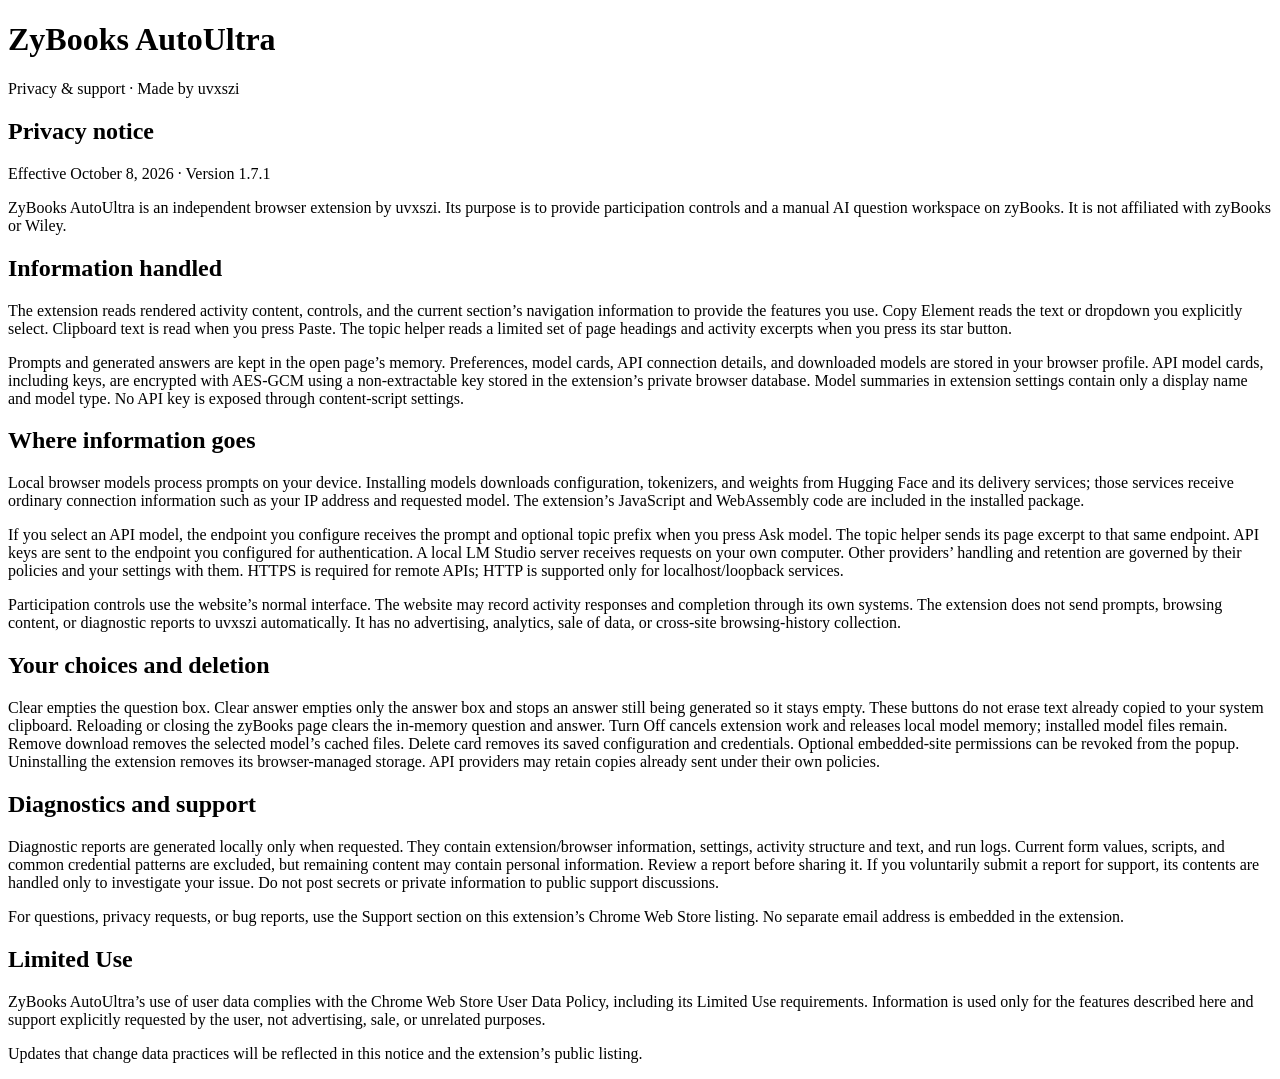
==== privacy.html @ 4e0a554c "Add files via upload" ====
<!doctype html><html lang="en"><head><meta charset="utf-8"><meta name="viewport" content="width=device-width,initial-scale=1"><title>Privacy & support · ZyBooks AutoUltra</title><link rel="stylesheet" href="models.css"></head><body class="privacy-page"><header><div><h1>ZyBooks AutoUltra</h1><p>Privacy & support · Made by uvxszi</p></div></header><main>
<h2>Privacy notice</h2><p>Effective October 8, 2026 · Version 1.7.1</p>
<p>ZyBooks AutoUltra is an independent browser extension by uvxszi. Its purpose is to provide participation controls and a manual AI question workspace on zyBooks. It is not affiliated with zyBooks or Wiley.</p>
<h2>Information handled</h2>
<p>The extension reads rendered activity content, controls, and the current section’s navigation information to provide the features you use. Copy Element reads the text or dropdown you explicitly select. Clipboard text is read when you press Paste. The topic helper reads a limited set of page headings and activity excerpts when you press its star button.</p>
<p>Prompts and generated answers are kept in the open page’s memory. Preferences, model cards, API connection details, and downloaded models are stored in your browser profile. API model cards, including keys, are encrypted with AES-GCM using a non-extractable key stored in the extension’s private browser database. Model summaries in extension settings contain only a display name and model type. No API key is exposed through content-script settings.</p>
<h2>Where information goes</h2>
<p>Local browser models process prompts on your device. Installing models downloads configuration, tokenizers, and weights from Hugging Face and its delivery services; those services receive ordinary connection information such as your IP address and requested model. The extension’s JavaScript and WebAssembly code are included in the installed package.</p>
<p>If you select an API model, the endpoint you configure receives the prompt and optional topic prefix when you press Ask model. The topic helper sends its page excerpt to that same endpoint. API keys are sent to the endpoint you configured for authentication. A local LM Studio server receives requests on your own computer. Other providers’ handling and retention are governed by their policies and your settings with them. HTTPS is required for remote APIs; HTTP is supported only for localhost/loopback services.</p>
<p>Participation controls use the website’s normal interface. The website may record activity responses and completion through its own systems. The extension does not send prompts, browsing content, or diagnostic reports to uvxszi automatically. It has no advertising, analytics, sale of data, or cross-site browsing-history collection.</p>
<h2>Your choices and deletion</h2>
<p>Clear empties the question box. Clear answer empties only the answer box and stops an answer still being generated so it stays empty. These buttons do not erase text already copied to your system clipboard. Reloading or closing the zyBooks page clears the in-memory question and answer. Turn Off cancels extension work and releases local model memory; installed model files remain. Remove download removes the selected model’s cached files. Delete card removes its saved configuration and credentials. Optional embedded-site permissions can be revoked from the popup. Uninstalling the extension removes its browser-managed storage. API providers may retain copies already sent under their own policies.</p>
<h2>Diagnostics and support</h2>
<p>Diagnostic reports are generated locally only when requested. They contain extension/browser information, settings, activity structure and text, and run logs. Current form values, scripts, and common credential patterns are excluded, but remaining content may contain personal information. Review a report before sharing it. If you voluntarily submit a report for support, its contents are handled only to investigate your issue. Do not post secrets or private information to public support discussions.</p>
<p>For questions, privacy requests, or bug reports, use the Support section on this extension’s Chrome Web Store listing. No separate email address is embedded in the extension.</p>
<h2>Limited Use</h2>
<p>ZyBooks AutoUltra’s use of user data complies with the Chrome Web Store User Data Policy, including its Limited Use requirements. Information is used only for the features described here and support explicitly requested by the user, not advertising, sale, or unrelated purposes.</p>
<p>Updates that change data practices will be reflected in this notice and the extension’s public listing.</p>
</main></body></html>
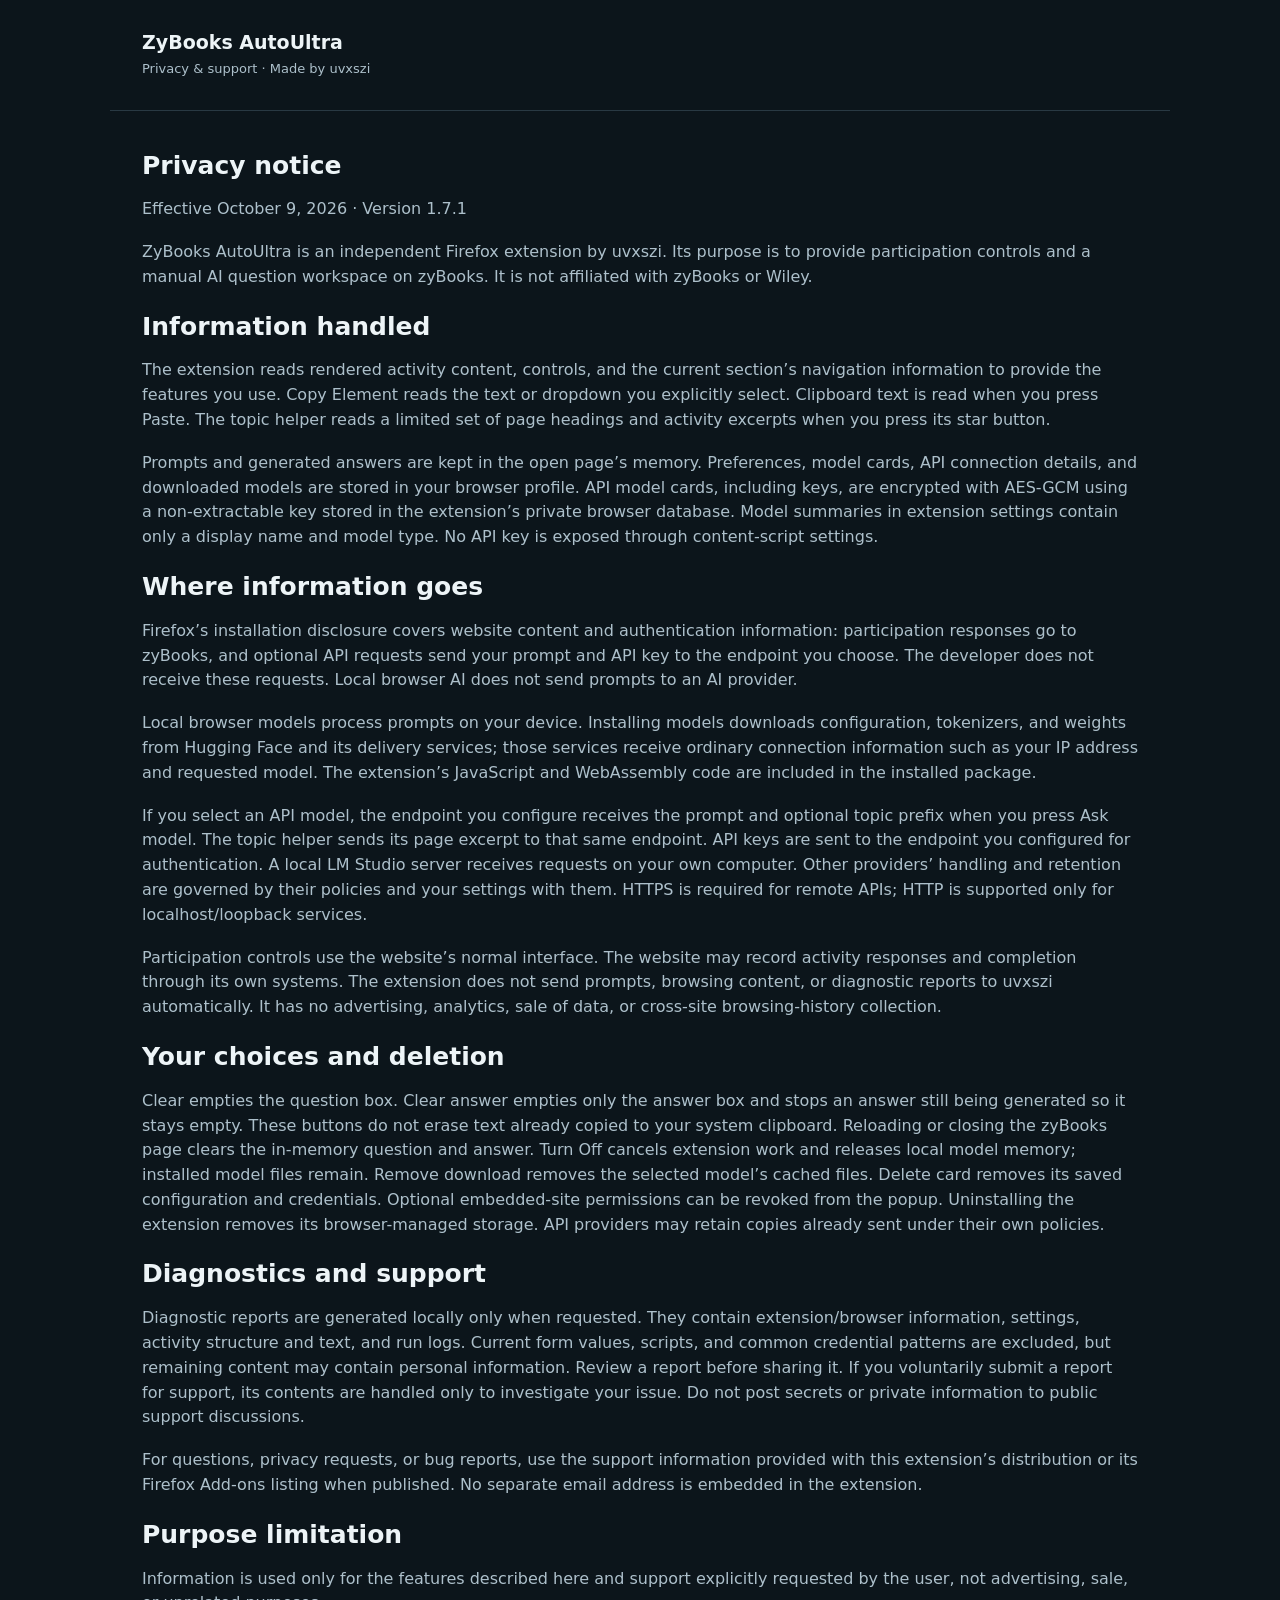
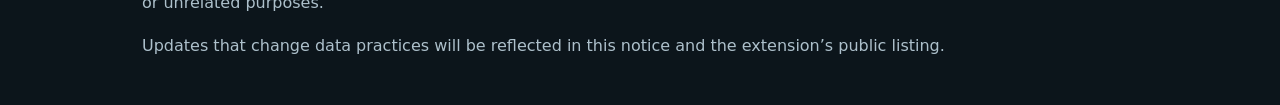
==== commit 2f6f7328: "init" ====
--- a/privacy.html
+++ b/privacy.html
@@ -1,19 +1,19 @@
-<!doctype html><html lang="en"><head><meta charset="utf-8"><meta name="viewport" content="width=device-width,initial-scale=1"><title>Privacy & support · ZyBooks AutoUltra</title><link rel="stylesheet" href="models.css"></head><body class="privacy-page"><header><div><h1>ZyBooks AutoUltra</h1><p>Privacy & support · Made by uvxszi</p></div></header><main>
-<h2>Privacy notice</h2><p>Effective October 8, 2026 · Version 1.7.1</p>
-<p>ZyBooks AutoUltra is an independent browser extension by uvxszi. Its purpose is to provide participation controls and a manual AI question workspace on zyBooks. It is not affiliated with zyBooks or Wiley.</p>
-<h2>Information handled</h2>
-<p>The extension reads rendered activity content, controls, and the current section’s navigation information to provide the features you use. Copy Element reads the text or dropdown you explicitly select. Clipboard text is read when you press Paste. The topic helper reads a limited set of page headings and activity excerpts when you press its star button.</p>
-<p>Prompts and generated answers are kept in the open page’s memory. Preferences, model cards, API connection details, and downloaded models are stored in your browser profile. API model cards, including keys, are encrypted with AES-GCM using a non-extractable key stored in the extension’s private browser database. Model summaries in extension settings contain only a display name and model type. No API key is exposed through content-script settings.</p>
-<h2>Where information goes</h2>
-<p>Local browser models process prompts on your device. Installing models downloads configuration, tokenizers, and weights from Hugging Face and its delivery services; those services receive ordinary connection information such as your IP address and requested model. The extension’s JavaScript and WebAssembly code are included in the installed package.</p>
-<p>If you select an API model, the endpoint you configure receives the prompt and optional topic prefix when you press Ask model. The topic helper sends its page excerpt to that same endpoint. API keys are sent to the endpoint you configured for authentication. A local LM Studio server receives requests on your own computer. Other providers’ handling and retention are governed by their policies and your settings with them. HTTPS is required for remote APIs; HTTP is supported only for localhost/loopback services.</p>
-<p>Participation controls use the website’s normal interface. The website may record activity responses and completion through its own systems. The extension does not send prompts, browsing content, or diagnostic reports to uvxszi automatically. It has no advertising, analytics, sale of data, or cross-site browsing-history collection.</p>
-<h2>Your choices and deletion</h2>
-<p>Clear empties the question box. Clear answer empties only the answer box and stops an answer still being generated so it stays empty. These buttons do not erase text already copied to your system clipboard. Reloading or closing the zyBooks page clears the in-memory question and answer. Turn Off cancels extension work and releases local model memory; installed model files remain. Remove download removes the selected model’s cached files. Delete card removes its saved configuration and credentials. Optional embedded-site permissions can be revoked from the popup. Uninstalling the extension removes its browser-managed storage. API providers may retain copies already sent under their own policies.</p>
-<h2>Diagnostics and support</h2>
-<p>Diagnostic reports are generated locally only when requested. They contain extension/browser information, settings, activity structure and text, and run logs. Current form values, scripts, and common credential patterns are excluded, but remaining content may contain personal information. Review a report before sharing it. If you voluntarily submit a report for support, its contents are handled only to investigate your issue. Do not post secrets or private information to public support discussions.</p>
-<p>For questions, privacy requests, or bug reports, use the Support section on this extension’s Chrome Web Store listing. No separate email address is embedded in the extension.</p>
-<h2>Limited Use</h2>
-<p>ZyBooks AutoUltra’s use of user data complies with the Chrome Web Store User Data Policy, including its Limited Use requirements. Information is used only for the features described here and support explicitly requested by the user, not advertising, sale, or unrelated purposes.</p>
-<p>Updates that change data practices will be reflected in this notice and the extension’s public listing.</p>
-</main></body></html>
+<!doctype html><html lang="en"><head><meta charset="utf-8"><meta name="viewport" content="width=device-width,initial-scale=1"><title>Privacy & support · ZyBooks AutoUltra</title><link rel="stylesheet" href="models.css"></head><body class="privacy-page"><header><div><h1>ZyBooks AutoUltra</h1><p>Privacy & support · Made by uvxszi</p></div></header><main>
+<h2>Privacy notice</h2><p>Effective October 9, 2026 · Version 1.7.1</p>
+<p>ZyBooks AutoUltra is an independent Firefox extension by uvxszi. Its purpose is to provide participation controls and a manual AI question workspace on zyBooks. It is not affiliated with zyBooks or Wiley.</p>
+<h2>Information handled</h2>
+<p>The extension reads rendered activity content, controls, and the current section’s navigation information to provide the features you use. Copy Element reads the text or dropdown you explicitly select. Clipboard text is read when you press Paste. The topic helper reads a limited set of page headings and activity excerpts when you press its star button.</p>
+<p>Prompts and generated answers are kept in the open page’s memory. Preferences, model cards, API connection details, and downloaded models are stored in your browser profile. API model cards, including keys, are encrypted with AES-GCM using a non-extractable key stored in the extension’s private browser database. Model summaries in extension settings contain only a display name and model type. No API key is exposed through content-script settings.</p>
+<h2>Where information goes</h2><p>Firefox’s installation disclosure covers website content and authentication information: participation responses go to zyBooks, and optional API requests send your prompt and API key to the endpoint you choose. The developer does not receive these requests. Local browser AI does not send prompts to an AI provider.</p>
+<p>Local browser models process prompts on your device. Installing models downloads configuration, tokenizers, and weights from Hugging Face and its delivery services; those services receive ordinary connection information such as your IP address and requested model. The extension’s JavaScript and WebAssembly code are included in the installed package.</p>
+<p>If you select an API model, the endpoint you configure receives the prompt and optional topic prefix when you press Ask model. The topic helper sends its page excerpt to that same endpoint. API keys are sent to the endpoint you configured for authentication. A local LM Studio server receives requests on your own computer. Other providers’ handling and retention are governed by their policies and your settings with them. HTTPS is required for remote APIs; HTTP is supported only for localhost/loopback services.</p>
+<p>Participation controls use the website’s normal interface. The website may record activity responses and completion through its own systems. The extension does not send prompts, browsing content, or diagnostic reports to uvxszi automatically. It has no advertising, analytics, sale of data, or cross-site browsing-history collection.</p>
+<h2>Your choices and deletion</h2>
+<p>Clear empties the question box. Clear answer empties only the answer box and stops an answer still being generated so it stays empty. These buttons do not erase text already copied to your system clipboard. Reloading or closing the zyBooks page clears the in-memory question and answer. Turn Off cancels extension work and releases local model memory; installed model files remain. Remove download removes the selected model’s cached files. Delete card removes its saved configuration and credentials. Optional embedded-site permissions can be revoked from the popup. Uninstalling the extension removes its browser-managed storage. API providers may retain copies already sent under their own policies.</p>
+<h2>Diagnostics and support</h2>
+<p>Diagnostic reports are generated locally only when requested. They contain extension/browser information, settings, activity structure and text, and run logs. Current form values, scripts, and common credential patterns are excluded, but remaining content may contain personal information. Review a report before sharing it. If you voluntarily submit a report for support, its contents are handled only to investigate your issue. Do not post secrets or private information to public support discussions.</p>
+<p>For questions, privacy requests, or bug reports, use the support information provided with this extension’s distribution or its Firefox Add-ons listing when published. No separate email address is embedded in the extension.</p>
+<h2>Purpose limitation</h2>
+<p>Information is used only for the features described here and support explicitly requested by the user, not advertising, sale, or unrelated purposes.</p>
+<p>Updates that change data practices will be reflected in this notice and the extension’s public listing.</p>
+</main></body></html>
--- a/models.css
+++ b/models.css
@@ -0,0 +1,7 @@
+:root{color-scheme:dark;font:15px/1.55 system-ui,sans-serif;background:#0c151b;color:#edf4f7}*{box-sizing:border-box}body{margin:0}header,main{max-width:1060px;margin:auto;padding:28px 32px}header{display:flex;align-items:center;gap:18px;border-bottom:1px solid #293943}header .primary{margin-left:auto}.brand{font-weight:800;color:#6de4c7;text-decoration:none;font-size:28px}.brand span{font-size:16px}h1{font-size:19px;margin:0}h2{font-size:25px;font-weight:620;margin:8px 0 12px}p{color:#adc0cb;margin:4px 0 18px}header p{margin:2px 0;font-size:12px}.eyebrow{font-size:11px;letter-spacing:2px;color:#6de4c7;font-weight:700}.intro{display:flex;gap:30px;align-items:start;justify-content:space-between;margin:12px 0 32px}.gpu{max-width:220px;padding:12px 16px;border:1px solid #31434b;border-radius:12px;color:#b4d0d6;font-size:12px}button,input,select{font:inherit}button{border:1px solid #3b505d;background:#1e303b;color:#e1edf4;padding:10px 16px;border-radius:9px;cursor:pointer}button:hover{background:#304653}button:disabled{opacity:.5;cursor:default}.primary{background:#6de4c7;color:#09251e;border-color:#6de4c7;font-weight:650}.primary:hover{background:#93efd9}input,select{width:100%;padding:10px;border:1px solid #39505d;background:#0b171f;color:#e7f1f6;border-radius:8px}input:focus,select:focus,button:focus-visible{outline:2px solid #6de4c7;outline-offset:3px}label{display:block;font-size:13px;color:#bfd0d8;margin:16px 0}label input,label select{margin-top:6px}.inline{display:flex;gap:10px;align-items:center}.inline input{width:auto;margin:0}#cards{display:grid;grid-template-columns:repeat(auto-fit,minmax(280px,1fr));gap:16px}.card{border:1px solid #2e4653;background:linear-gradient(145deg,#162932,#12202a);border-radius:16px;padding:23px;min-height:240px;display:flex;flex-direction:column}.card.selected{border-color:#6de4c7}.card h3{font-size:20px;margin:12px 0 6px}.card .tag{color:#6de4c7;font-size:11px;letter-spacing:1px}.card .buttons{display:flex;gap:8px;flex-wrap:wrap;margin-top:auto}.card button{font-size:12px;padding:8px 10px}.card .details{font-size:12px;margin-bottom:18px}.hint{font-size:12px;margin:20px 0;color:#95aeba}details{border-top:1px solid #293e49;padding:20px 0}summary{cursor:pointer;font-weight:600}summary span{font-weight:400;color:#8ca5b3;margin-left:14px;font-size:12px}details p{margin-top:16px}#status{color:#6de4c7;margin-bottom:16px}#activity{border:1px solid #3a6a62;padding:20px;border-radius:14px;margin-bottom:20px}#activity>div{display:flex;justify-content:space-between;align-items:center}progress{width:100%;margin-top:18px;accent-color:#6de4c7}#progress-label{font-size:12px;margin-top:10px}dialog{color:inherit;background:#14232d;border:1px solid #405965;border-radius:18px;padding:28px;width:min(540px,95vw);max-height:92vh}dialog::backdrop{background:#000a;backdrop-filter:blur(4px)}.dialog-head{display:flex;align-items:center;justify-content:space-between}.dialog-head h2{font-size:21px;margin:0}.dialog-head button{padding:3px 10px}.grid{display:grid;grid-template-columns:1fr 1fr;gap:18px}#form-error{color:#ffb0a7}[hidden]{display:none!important}@media(max-width:650px){header,main{padding:20px}.intro{display:block}.gpu{max-width:none}h2{font-size:22px}}
+.storage-location{padding:22px 0;border-top:1px solid #293e49}.storage-location h2{font-size:18px}.storage-location code{overflow-wrap:anywhere;color:#a7dfd2}
+
+#catalog-panel{border:1px solid #304752;background:#101e28;border-radius:18px;padding:24px;margin:32px 0}.catalog-head{display:flex;align-items:center;justify-content:space-between}.catalog-head h2{font-size:23px;margin-bottom:0}.catalog-badge{font-size:11px;color:#99e2cf;background:#193c37;padding:5px 10px;border-radius:30px}.catalog-filters{display:grid;grid-template-columns:1fr 130px auto;gap:12px;align-items:end}.catalog-filters label{margin:0}.catalog-filters button{font-size:12px;min-height:42px}.catalog-item{display:flex;gap:16px;align-items:center;justify-content:space-between;border-top:1px solid #293f4b;padding:17px 0}.catalog-item h3{font-size:15px;margin:0 0 3px}.catalog-item p{font-size:12px;margin:0 0 4px}.catalog-item a{font-size:11px;color:#83c6d5}.catalog-item button{flex-shrink:0;font-size:12px;padding:8px 12px}.catalog-empty{padding:20px;background:#172b35;border-radius:10px;font-size:13px}#catalog-results{max-height:480px;overflow:auto;padding-right:8px}#catalog-status{margin:14px 0}.card .details{white-space:pre-line}@media(max-width:700px){.catalog-filters{grid-template-columns:1fr 110px}.catalog-filters button{grid-column:1/-1}#catalog-panel{padding:16px}.catalog-item{align-items:flex-start}}
+
+.memory-settings{padding:20px 0;border-top:1px solid #293e49}.memory-settings h2{font-size:18px}.memory-settings label{max-width:360px}.memory-settings .hint{margin:10px 0}
+.privacy-page{font-size:16px}.privacy-page header p{font-size:13px}
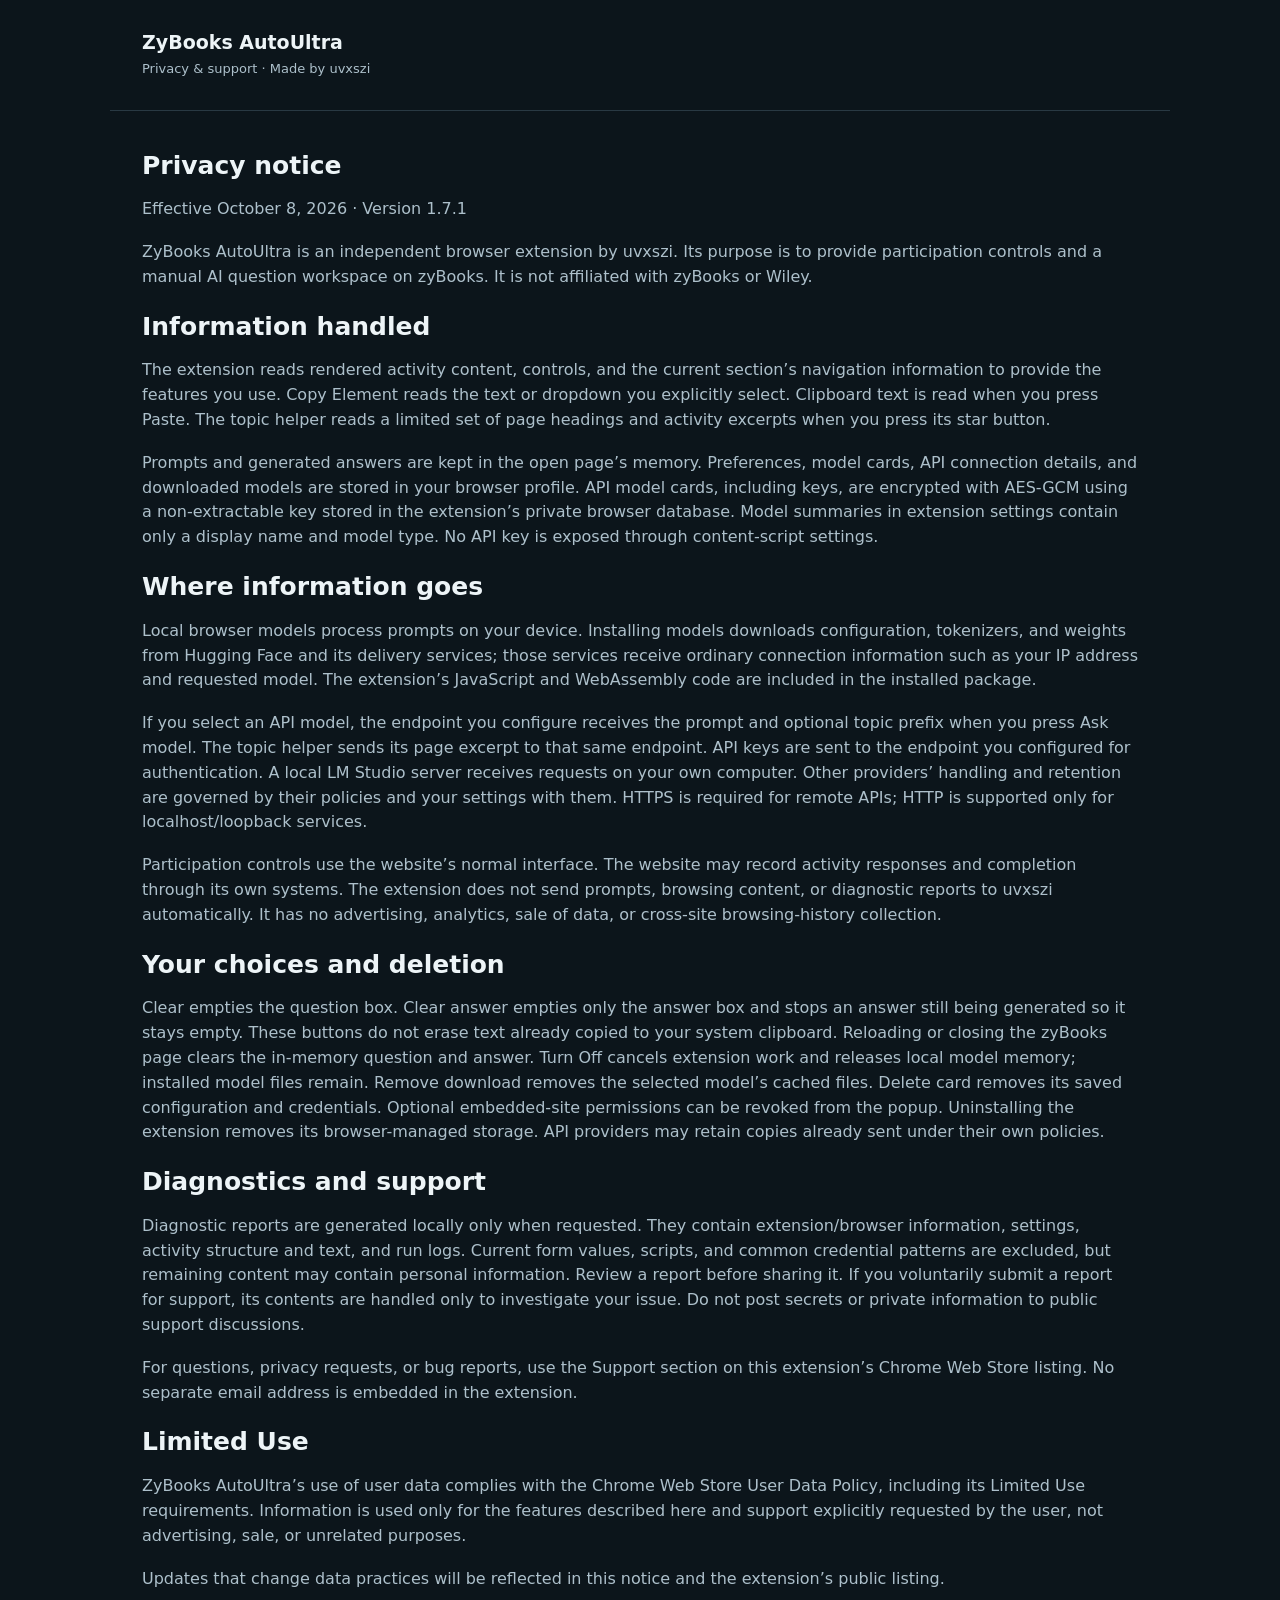
==== commit ae31196b: "Create privacy.html" ====
--- a/privacy.html
+++ b/privacy.html
@@ -1,19 +1,19 @@
-<!doctype html><html lang="en"><head><meta charset="utf-8"><meta name="viewport" content="width=device-width,initial-scale=1"><title>Privacy & support · ZyBooks AutoUltra</title><link rel="stylesheet" href="models.css"></head><body class="privacy-page"><header><div><h1>ZyBooks AutoUltra</h1><p>Privacy & support · Made by uvxszi</p></div></header><main>
-<h2>Privacy notice</h2><p>Effective October 9, 2026 · Version 1.7.1</p>
-<p>ZyBooks AutoUltra is an independent Firefox extension by uvxszi. Its purpose is to provide participation controls and a manual AI question workspace on zyBooks. It is not affiliated with zyBooks or Wiley.</p>
-<h2>Information handled</h2>
-<p>The extension reads rendered activity content, controls, and the current section’s navigation information to provide the features you use. Copy Element reads the text or dropdown you explicitly select. Clipboard text is read when you press Paste. The topic helper reads a limited set of page headings and activity excerpts when you press its star button.</p>
-<p>Prompts and generated answers are kept in the open page’s memory. Preferences, model cards, API connection details, and downloaded models are stored in your browser profile. API model cards, including keys, are encrypted with AES-GCM using a non-extractable key stored in the extension’s private browser database. Model summaries in extension settings contain only a display name and model type. No API key is exposed through content-script settings.</p>
-<h2>Where information goes</h2><p>Firefox’s installation disclosure covers website content and authentication information: participation responses go to zyBooks, and optional API requests send your prompt and API key to the endpoint you choose. The developer does not receive these requests. Local browser AI does not send prompts to an AI provider.</p>
-<p>Local browser models process prompts on your device. Installing models downloads configuration, tokenizers, and weights from Hugging Face and its delivery services; those services receive ordinary connection information such as your IP address and requested model. The extension’s JavaScript and WebAssembly code are included in the installed package.</p>
-<p>If you select an API model, the endpoint you configure receives the prompt and optional topic prefix when you press Ask model. The topic helper sends its page excerpt to that same endpoint. API keys are sent to the endpoint you configured for authentication. A local LM Studio server receives requests on your own computer. Other providers’ handling and retention are governed by their policies and your settings with them. HTTPS is required for remote APIs; HTTP is supported only for localhost/loopback services.</p>
-<p>Participation controls use the website’s normal interface. The website may record activity responses and completion through its own systems. The extension does not send prompts, browsing content, or diagnostic reports to uvxszi automatically. It has no advertising, analytics, sale of data, or cross-site browsing-history collection.</p>
-<h2>Your choices and deletion</h2>
-<p>Clear empties the question box. Clear answer empties only the answer box and stops an answer still being generated so it stays empty. These buttons do not erase text already copied to your system clipboard. Reloading or closing the zyBooks page clears the in-memory question and answer. Turn Off cancels extension work and releases local model memory; installed model files remain. Remove download removes the selected model’s cached files. Delete card removes its saved configuration and credentials. Optional embedded-site permissions can be revoked from the popup. Uninstalling the extension removes its browser-managed storage. API providers may retain copies already sent under their own policies.</p>
-<h2>Diagnostics and support</h2>
-<p>Diagnostic reports are generated locally only when requested. They contain extension/browser information, settings, activity structure and text, and run logs. Current form values, scripts, and common credential patterns are excluded, but remaining content may contain personal information. Review a report before sharing it. If you voluntarily submit a report for support, its contents are handled only to investigate your issue. Do not post secrets or private information to public support discussions.</p>
-<p>For questions, privacy requests, or bug reports, use the support information provided with this extension’s distribution or its Firefox Add-ons listing when published. No separate email address is embedded in the extension.</p>
-<h2>Purpose limitation</h2>
-<p>Information is used only for the features described here and support explicitly requested by the user, not advertising, sale, or unrelated purposes.</p>
-<p>Updates that change data practices will be reflected in this notice and the extension’s public listing.</p>
-</main></body></html>
+<!doctype html><html lang="en"><head><meta charset="utf-8"><meta name="viewport" content="width=device-width,initial-scale=1"><title>Privacy & support · ZyBooks AutoUltra</title><link rel="stylesheet" href="models.css"></head><body class="privacy-page"><header><div><h1>ZyBooks AutoUltra</h1><p>Privacy & support · Made by uvxszi</p></div></header><main>
+<h2>Privacy notice</h2><p>Effective October 8, 2026 · Version 1.7.1</p>
+<p>ZyBooks AutoUltra is an independent browser extension by uvxszi. Its purpose is to provide participation controls and a manual AI question workspace on zyBooks. It is not affiliated with zyBooks or Wiley.</p>
+<h2>Information handled</h2>
+<p>The extension reads rendered activity content, controls, and the current section’s navigation information to provide the features you use. Copy Element reads the text or dropdown you explicitly select. Clipboard text is read when you press Paste. The topic helper reads a limited set of page headings and activity excerpts when you press its star button.</p>
+<p>Prompts and generated answers are kept in the open page’s memory. Preferences, model cards, API connection details, and downloaded models are stored in your browser profile. API model cards, including keys, are encrypted with AES-GCM using a non-extractable key stored in the extension’s private browser database. Model summaries in extension settings contain only a display name and model type. No API key is exposed through content-script settings.</p>
+<h2>Where information goes</h2>
+<p>Local browser models process prompts on your device. Installing models downloads configuration, tokenizers, and weights from Hugging Face and its delivery services; those services receive ordinary connection information such as your IP address and requested model. The extension’s JavaScript and WebAssembly code are included in the installed package.</p>
+<p>If you select an API model, the endpoint you configure receives the prompt and optional topic prefix when you press Ask model. The topic helper sends its page excerpt to that same endpoint. API keys are sent to the endpoint you configured for authentication. A local LM Studio server receives requests on your own computer. Other providers’ handling and retention are governed by their policies and your settings with them. HTTPS is required for remote APIs; HTTP is supported only for localhost/loopback services.</p>
+<p>Participation controls use the website’s normal interface. The website may record activity responses and completion through its own systems. The extension does not send prompts, browsing content, or diagnostic reports to uvxszi automatically. It has no advertising, analytics, sale of data, or cross-site browsing-history collection.</p>
+<h2>Your choices and deletion</h2>
+<p>Clear empties the question box. Clear answer empties only the answer box and stops an answer still being generated so it stays empty. These buttons do not erase text already copied to your system clipboard. Reloading or closing the zyBooks page clears the in-memory question and answer. Turn Off cancels extension work and releases local model memory; installed model files remain. Remove download removes the selected model’s cached files. Delete card removes its saved configuration and credentials. Optional embedded-site permissions can be revoked from the popup. Uninstalling the extension removes its browser-managed storage. API providers may retain copies already sent under their own policies.</p>
+<h2>Diagnostics and support</h2>
+<p>Diagnostic reports are generated locally only when requested. They contain extension/browser information, settings, activity structure and text, and run logs. Current form values, scripts, and common credential patterns are excluded, but remaining content may contain personal information. Review a report before sharing it. If you voluntarily submit a report for support, its contents are handled only to investigate your issue. Do not post secrets or private information to public support discussions.</p>
+<p>For questions, privacy requests, or bug reports, use the Support section on this extension’s Chrome Web Store listing. No separate email address is embedded in the extension.</p>
+<h2>Limited Use</h2>
+<p>ZyBooks AutoUltra’s use of user data complies with the Chrome Web Store User Data Policy, including its Limited Use requirements. Information is used only for the features described here and support explicitly requested by the user, not advertising, sale, or unrelated purposes.</p>
+<p>Updates that change data practices will be reflected in this notice and the extension’s public listing.</p>
+</main></body></html>
